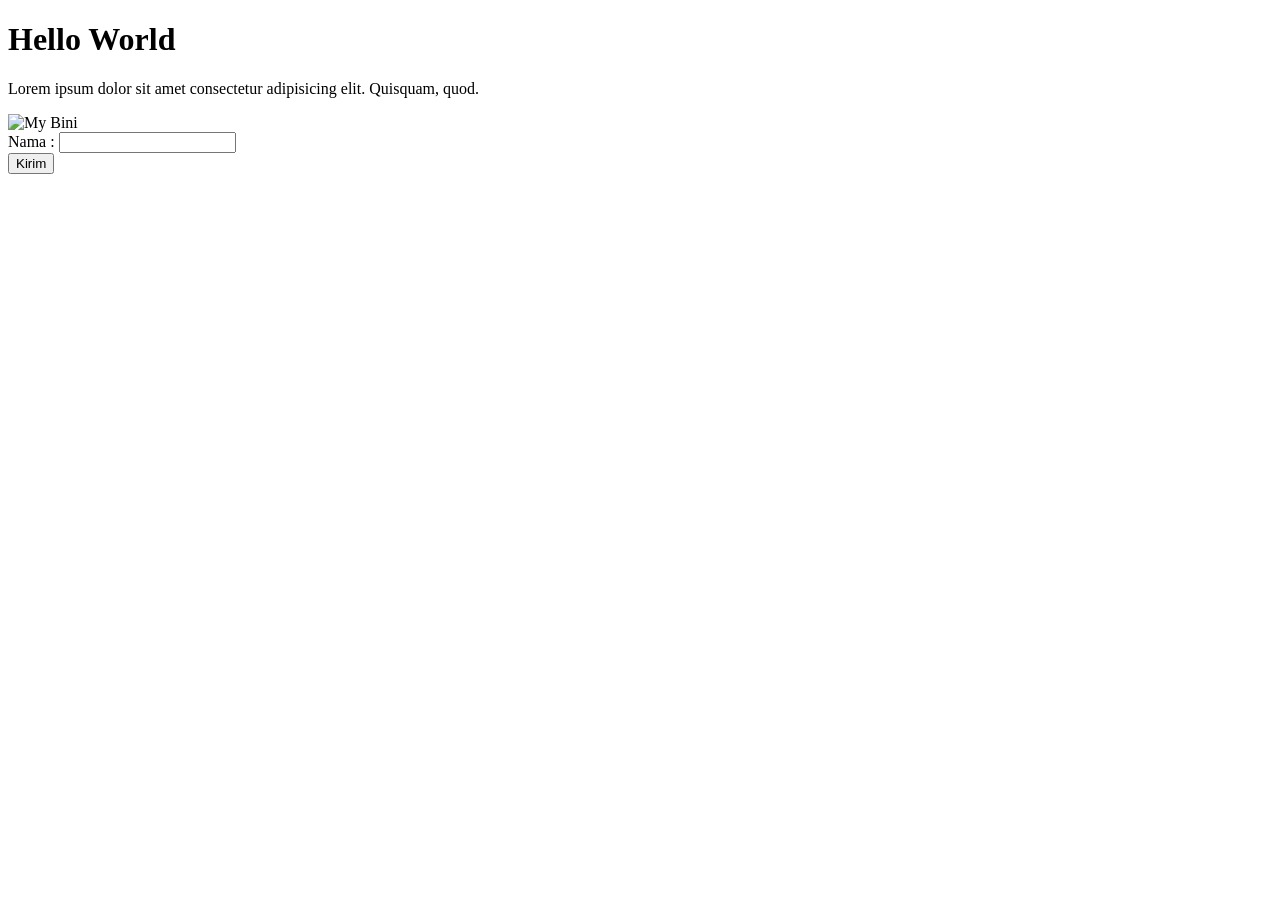
==== index.html @ 2eb27497 "feat: init files for experiment" ====
<!DOCTYPE html>
<html lang="en">
<head>
    <meta charset="UTF-8">
    <meta name="viewport" content="width=device-width, initial-scale=1.0">
    <title>Hello</title>
    <link rel="stylesheet" href="css/style.css">
</head>
<body>
    <h1>Hello World</h1>
    <p>Lorem ipsum dolor sit amet consectetur adipisicing elit. Quisquam, quod.</p>
    <img src="assets/kaguyaa.jpg" alt="My Bini">

    <form action="simpan.html" method="post">
        Nama : 
        <input type="text" name="nama" id="nama" value="">
        <br>
        <button type="submit">Kirim</button>
    </form>
    <script src="scripts/app.js"></script>
</body>
</html>
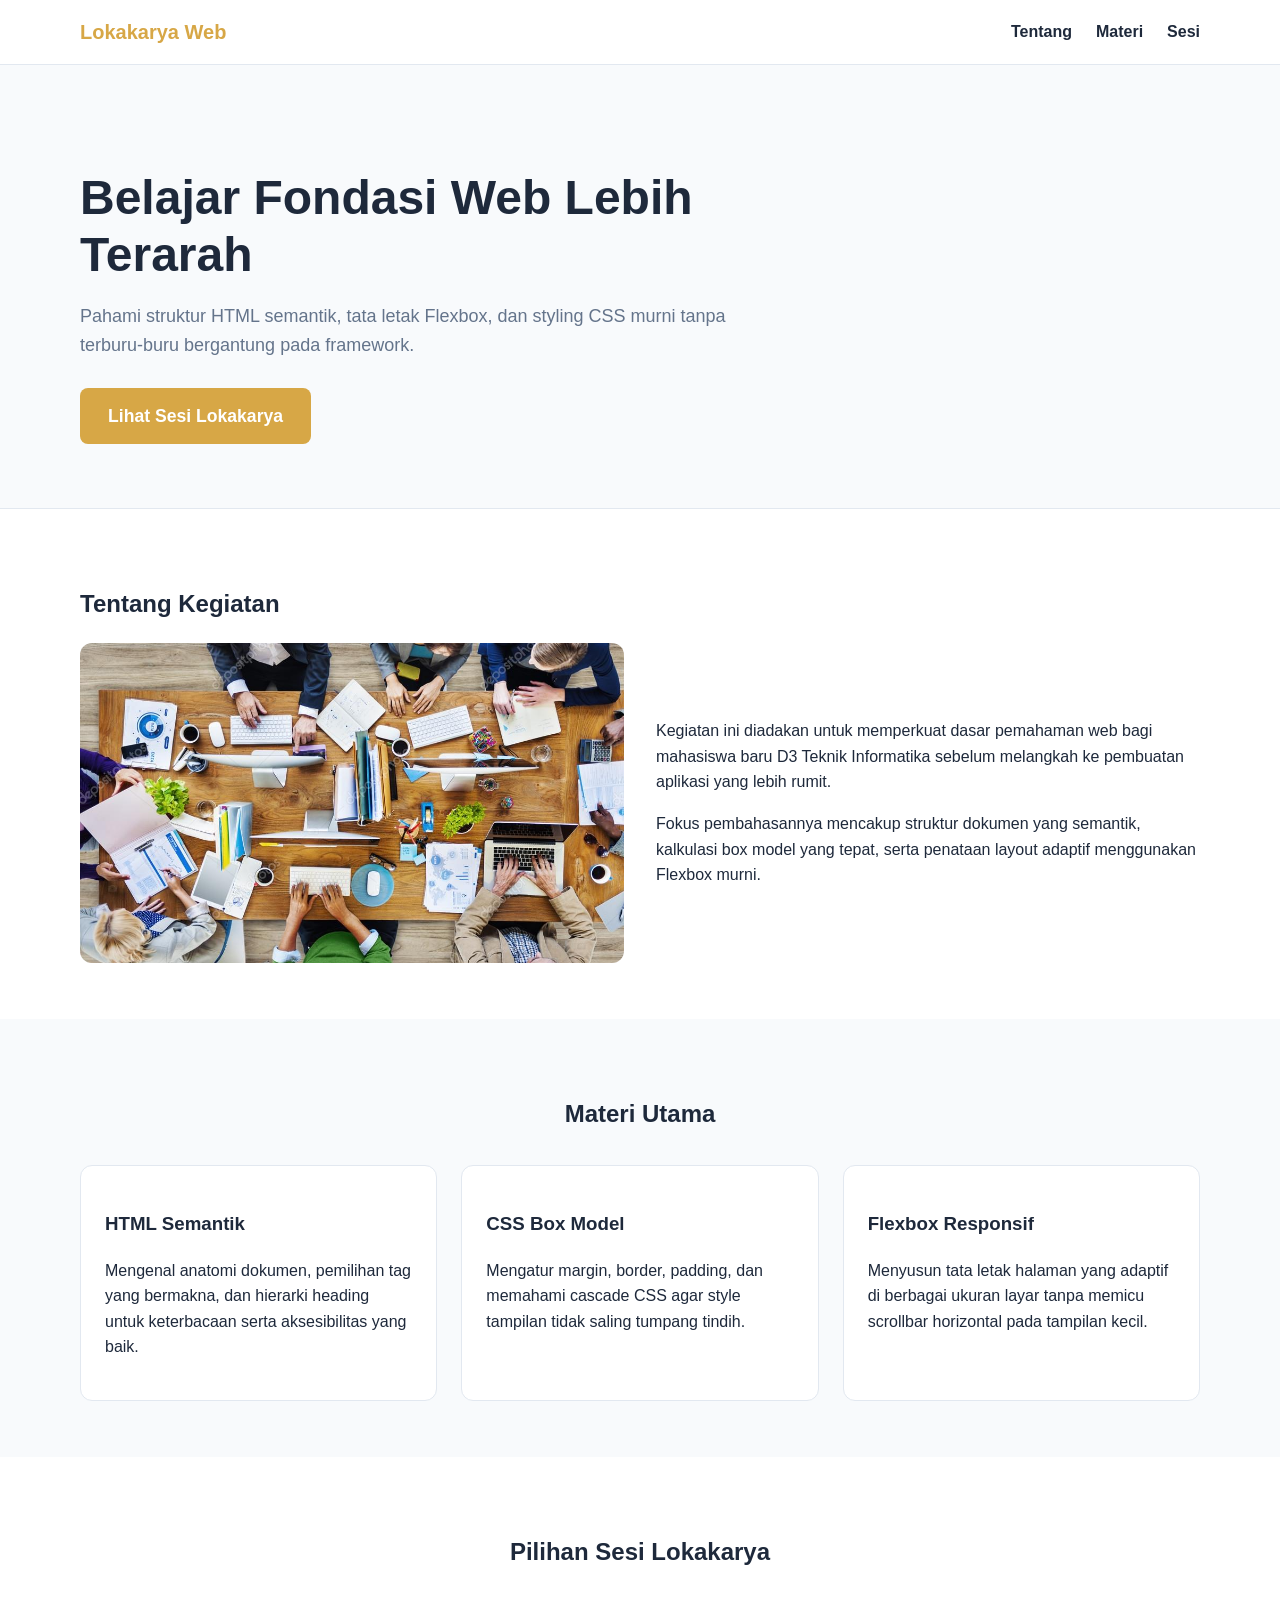
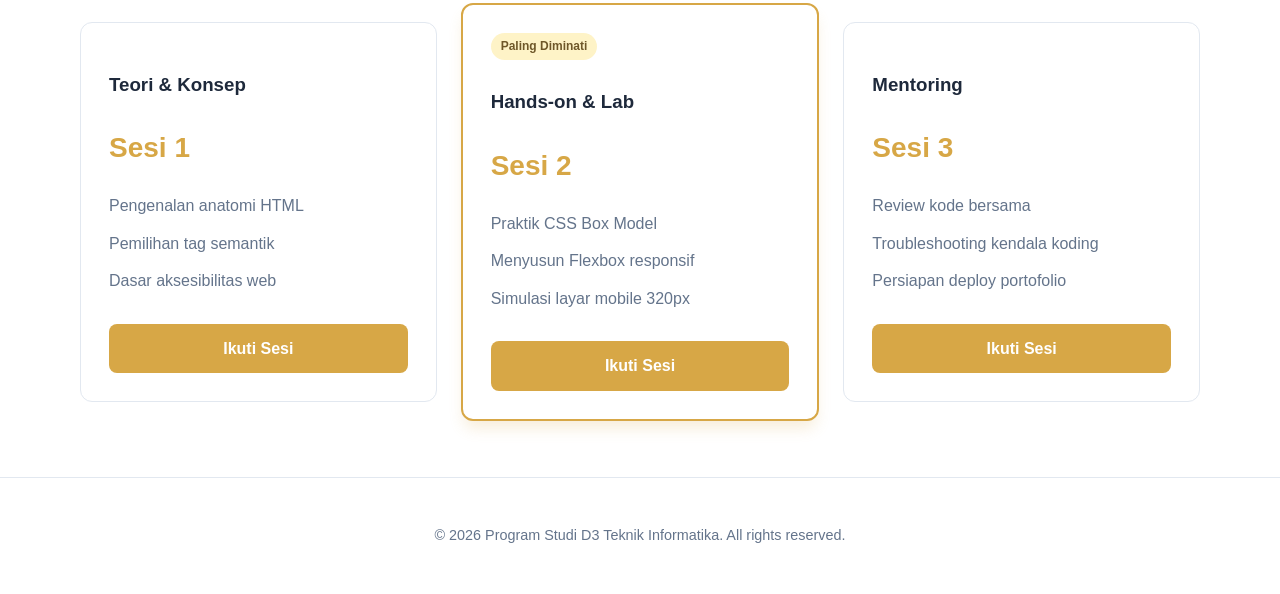
==== commit 46806936: "feat: final mini project" ====
--- a/index.html
+++ b/index.html
@@ -1,22 +1,119 @@
 <!DOCTYPE html>
-<html lang="en">
+<html lang="id">
 <head>
     <meta charset="UTF-8">
     <meta name="viewport" content="width=device-width, initial-scale=1.0">
-    <title>Hello</title>
+    <title>Lokakarya Web Dasar 2026 - D3 Teknik Informatika</title>
     <link rel="stylesheet" href="css/style.css">
 </head>
 <body>
-    <h1>Hello World</h1>
-    <p>Lorem ipsum dolor sit amet consectetur adipisicing elit. Quisquam, quod.</p>
-    <img src="assets/kaguyaa.jpg" alt="My Bini">
 
-    <form action="simpan.html" method="post">
-        Nama : 
-        <input type="text" name="nama" id="nama" value="">
-        <br>
-        <button type="submit">Kirim</button>
-    </form>
-    <script src="scripts/app.js"></script>
+    <header class="site-header">
+        <div class="container nav-wrapper">
+            <a class="brand" href="#">Lokakarya Web</a>
+            <nav aria-label="Navigasi Utama">
+                <ul class="nav-list">
+                    <li><a class="nav-link" href="#tentang">Tentang</a></li>
+                    <li><a class="nav-link" href="#fitur">Materi</a></li>
+                    <li><a class="nav-link" href="#sesi">Sesi</a></li>
+                </ul>
+            </nav>
+        </div>
+    </header>
+
+    <main>
+        <section class="hero">
+            <div class="container hero-wrapper">
+                <div class="hero-content">
+                    <h1>Belajar Fondasi Web Lebih Terarah</h1>
+                    <p class="hero-sub">Pahami struktur HTML semantik, tata letak Flexbox, dan styling CSS murni tanpa terburu-buru bergantung pada framework.</p>
+                    <a class="button button--large" href="#sesi">Lihat Sesi Lokakarya</a>
+                </div>
+            </div>
+        </section>
+
+        <section id="tentang" class="section-padding">
+            <div class="container">
+                <h2>Tentang Kegiatan</h2>
+                <div class="about-grid">
+                    <img class="responsive-img" src="assets/lokakarya-web.jpg" alt="Mahasiswa berdiskusi di depan komputer saat lokakarya web dasar">
+                    <div class="about-text">
+                        <p>Kegiatan ini diadakan untuk memperkuat dasar pemahaman web bagi mahasiswa baru D3 Teknik Informatika sebelum melangkah ke pembuatan aplikasi yang lebih rumit.</p>
+                        <p>Fokus pembahasannya mencakup struktur dokumen yang semantik, kalkulasi box model yang tepat, serta penataan layout adaptif menggunakan Flexbox murni.</p>
+                    </div>
+                </div>
+            </div>
+        </section>
+
+        <section id="fitur" class="section-padding bg-light">
+            <div class="container">
+                <h2 class="text-center">Materi Utama</h2>
+                <div class="feature-list">
+                    <article class="feature-card">
+                        <h3>HTML Semantik</h3>
+                        <p>Mengenal anatomi dokumen, pemilihan tag yang bermakna, dan hierarki heading untuk keterbacaan serta aksesibilitas yang baik.</p>
+                    </article>
+                    <article class="feature-card">
+                        <h3>CSS Box Model</h3>
+                        <p>Mengatur margin, border, padding, dan memahami cascade CSS agar style tampilan tidak saling tumpang tindih.</p>
+                    </article>
+                    <article class="feature-card">
+                        <h3>Flexbox Responsif</h3>
+                        <p>Menyusun tata letak halaman yang adaptif di berbagai ukuran layar tanpa memicu scrollbar horizontal pada tampilan kecil.</p>
+                    </article>
+                </div>
+            </div>
+        </section>
+
+        <section id="sesi" class="section-padding">
+            <div class="container">
+                <h2 class="text-center">Pilihan Sesi Lokakarya</h2>
+                <div class="pricing-list">
+                    
+                    <article class="price-card">
+                        <h3>Teori & Konsep</h3>
+                        <p class="price">Sesi 1</p>
+                        <ul>
+                            <li>Pengenalan anatomi HTML</li>
+                            <li>Pemilihan tag semantik</li>
+                            <li>Dasar aksesibilitas web</li>
+                        </ul>
+                        <a class="button" href="#sesi">Ikuti Sesi</a>
+                    </article>
+
+                    <article class="price-card price-card--featured">
+                        <p class="badge">Paling Diminati</p>
+                        <h3>Hands-on & Lab</h3>
+                        <p class="price">Sesi 2</p>
+                        <ul>
+                            <li>Praktik CSS Box Model</li>
+                            <li>Menyusun Flexbox responsif</li>
+                            <li>Simulasi layar mobile 320px</li>
+                        </ul>
+                        <a class="button" href="#sesi">Ikuti Sesi</a>
+                    </article>
+
+                    <article class="price-card">
+                        <h3>Mentoring</h3>
+                        <p class="price">Sesi 3</p>
+                        <ul>
+                            <li>Review kode bersama</li>
+                            <li>Troubleshooting kendala koding</li>
+                            <li>Persiapan deploy portofolio</li>
+                        </ul>
+                        <a class="button" href="#sesi">Ikuti Sesi</a>
+                    </article>
+
+                </div>
+            </div>
+        </section>
+    </main>
+
+    <footer class="site-footer">
+        <div class="container">
+            <p>&copy; 2026 Program Studi D3 Teknik Informatika. All rights reserved.</p>
+        </div>
+    </footer>
+
 </body>
 </html>
--- a/css/style.css
+++ b/css/style.css
@@ -0,0 +1,243 @@
+*, *::before, *::after {
+    box-sizing: border-box;
+}
+
+body {
+    margin: 0;
+    font-family: Arial, sans-serif;
+    background-color: var(--color-bg);
+    color: var(--color-text);
+    line-height: 1.6;
+    overflow-wrap: break-word;
+}
+
+:root {
+    --color-primary: #d7a746;
+    --color-primary-dark: #6e5729;
+    --color-primary-light: #fef3c7;
+    --color-bg: #ffffff;
+    --color-bg-light: #f8fafc;
+    --color-text: #1e293b;
+    --color-text-muted: #64748b;
+    --color-border: #e2e8f0;
+    --color-focus: #b45309;
+    --radius-card: 12px;
+}
+
+.container {
+    width: min(100% - 2rem, 1120px);
+    margin-inline: auto;
+}
+
+.section-padding {
+    padding-block: 3.5rem;
+}
+
+.bg-light { background-color: var(--color-bg-light); }
+.text-center { text-align: center; }
+
+/* Header & Navigasi */
+.site-header {
+    background-color: #ffffff;
+    border-bottom: 1px solid var(--color-border);
+    position: sticky;
+    top: 0;
+    z-index: 10;
+}
+
+.nav-wrapper {
+    display: flex;
+    justify-content: space-between;
+    align-items: center;
+    padding-block: 1rem;
+    flex-wrap: wrap;
+    gap: 1rem;
+}
+
+.brand {
+    font-size: 1.25rem;
+    font-weight: bold;
+    color: var(--color-primary);
+    text-decoration: none;
+}
+
+.nav-list {
+    display: flex;
+    list-style: none;
+    margin: 0;
+    padding: 0;
+    gap: 1.5rem;
+}
+
+.nav-link {
+    color: var(--color-text);
+    text-decoration: none;
+    font-weight: 600;
+}
+
+.nav-link:hover { color: var(--color-primary); }
+
+.brand:focus-visible, .nav-link:focus-visible, .button:focus-visible {
+    outline: 3px solid var(--color-focus);
+    outline-offset: 3px;
+}
+
+/* Hero Section */
+.hero {
+    background-color: var(--color-bg-light);
+    padding-block: 4rem;
+    border-bottom: 1px solid var(--color-border);
+}
+
+.hero-content {
+    max-width: 700px;
+}
+
+.hero h1 {
+    font-size: clamp(2rem, 4vw, 3rem);
+    line-height: 1.2;
+    margin-bottom: 1rem;
+    color: var(--color-text);
+}
+
+.hero-sub {
+    font-size: 1.125rem;
+    color: var(--color-text-muted);
+    margin-bottom: 1.75rem;
+}
+
+/* About Section */
+.about-grid {
+    display: flex;
+    flex-direction: column;
+    gap: 2rem;
+}
+
+.responsive-img {
+    max-width: 100%;
+    height: auto;
+    border-radius: var(--radius-card);
+    display: block;
+}
+
+@media (min-width: 768px) {
+    .about-grid {
+        flex-direction: row;
+        align-items: center;
+    }
+    .about-grid > * {
+        flex: 1;
+    }
+
+    .responsive-img {
+        max-height: 320px;
+        object-fit: cover;
+    }
+}
+
+/* Feature Section */
+.feature-list {
+    display: flex;
+    flex-direction: column;
+    gap: 1.5rem;
+    margin-top: 2rem;
+}
+
+.feature-card {
+    background-color: #ffffff;
+    border: 1px solid var(--color-border);
+    border-radius: var(--radius-card);
+    padding: 1.5rem;
+    flex: 1 1 0px;
+}
+
+@media (min-width: 768px) {
+    .feature-list {
+        flex-direction: row;
+    }
+}
+
+/* Pricing Section */
+.pricing-list {
+    display: flex;
+    flex-direction: column;
+    gap: 1.5rem;
+    margin-top: 2rem;
+}
+
+@media (min-width: 768px) {
+    .pricing-list {
+        flex-direction: row;
+        align-items: center;
+    }
+}
+
+.price-card {
+    background-color: #ffffff;
+    border: 1px solid var(--color-border);
+    border-radius: var(--radius-card);
+    padding: 1.75rem;
+    flex: 1 1 0px;
+    display: flex;
+    flex-direction: column;
+}
+
+.price-card--featured {
+    border: 2px solid var(--color-primary);
+    box-shadow: 0 10px 15px -3px rgba(215, 167, 70, 0.2);
+}
+
+.badge {
+    align-self: flex-start;
+    background-color: var(--color-primary-light);
+    color: var(--color-primary-dark);
+    font-size: 0.75rem;
+    font-weight: 700;
+    padding: 0.25rem 0.625rem;
+    border-radius: 9999px;
+    margin: 0 0 0.5rem 0;
+}
+
+.price {
+    font-size: 1.75rem;
+    font-weight: 800;
+    color: var(--color-primary);
+    margin-block: 0.5rem 1rem;
+}
+
+.price-card ul {
+    list-style: none;
+    padding: 0;
+    margin: 0 0 1.5rem 0;
+    flex-grow: 1;
+}
+
+.price-card li {
+    padding-block: 0.375rem;
+    color: var(--color-text-muted);
+}
+
+/* Button Component */
+.button {
+    display: inline-block;
+    background-color: var(--color-primary);
+    color: #ffffff;
+    text-decoration: none;
+    font-weight: 600;
+    padding: 0.75rem 1.25rem;
+    border-radius: 0.5rem;
+    text-align: center;
+    transition: background-color 0.2s ease;
+}
+
+.button:hover { background-color: var(--color-primary-dark); }
+.button--large { padding: 0.875rem 1.75rem; font-size: 1.1rem; }
+
+/* Footer */
+.site-footer {
+    border-top: 1px solid var(--color-border);
+    padding-block: 2rem;
+    text-align: center;
+    color: var(--color-text-muted);
+    font-size: 0.9rem;
+}
